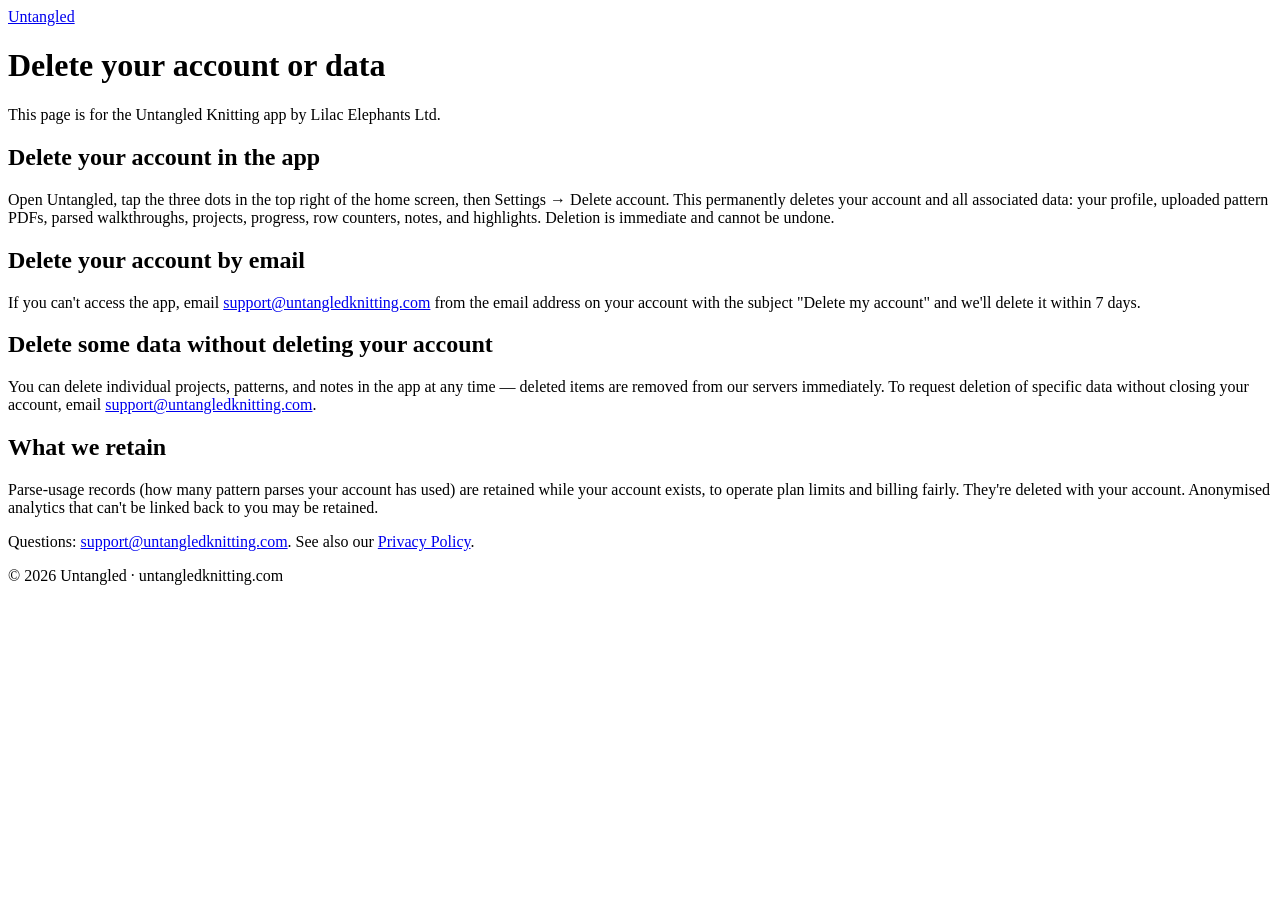
==== delete-account/index.html @ d365e3ce "fix delete account url" ====
<!DOCTYPE html>
<html lang="en">

<head>
  <meta charset="UTF-8">
  <meta name="viewport" content="width=device-width, initial-scale=1.0">
  <title>Delete Your Account - Untangled</title>
  <link rel="icon" type="image/png" href="assets/favicon.png">
  <link href="https://fonts.googleapis.com/css2?family=Fraunces:wght@400;500;600;700&family=DM+Sans:wght@300;400;500&display=swap" rel="stylesheet">
  <link rel="stylesheet" href="assets/styles.css">
</head>

<body>

  <nav>
    <a class="wordmark" href="/">Un<span>tangled</span></a>
  </nav>

  <div class="container">
    <h1>Delete your account or data</h1>

    <p>This page is for the Untangled Knitting app by Lilac Elephants Ltd.</p>

    <h2>Delete your account in the app</h2>

    <p>Open Untangled, tap the three dots in the top right of the home screen, then Settings &rarr; Delete account. This
      permanently deletes your account and all associated data: your profile, uploaded pattern PDFs, parsed
      walkthroughs, projects, progress, row counters, notes, and highlights. Deletion is immediate and cannot be
      undone.</p>

    <h2>Delete your account by email</h2>

    <p>If you can't access the app, email <a href="mailto:support@untangledknitting.com">support@untangledknitting.com</a>
      from the email address on your account with the subject "Delete my account" and we'll delete it within 7 days.</p>

    <h2>Delete some data without deleting your account</h2>

    <p>You can delete individual projects, patterns, and notes in the app at any time &mdash; deleted items are removed
      from our servers immediately. To request deletion of specific data without closing your account, email
      <a href="mailto:support@untangledknitting.com">support@untangledknitting.com</a>.</p>

    <h2>What we retain</h2>

    <p>Parse-usage records (how many pattern parses your account has used) are retained while your account exists, to
      operate plan limits and billing fairly. They're deleted with your account. Anonymised analytics that can't be
      linked back to you may be retained.</p>

    <p>Questions: <a href="mailto:support@untangledknitting.com">support@untangledknitting.com</a>. See also our
      <a href="/privacy-policy/">Privacy Policy</a>.</p>

  </div>

  <footer>© 2026 Untangled · untangledknitting.com</footer>

</body>

</html>
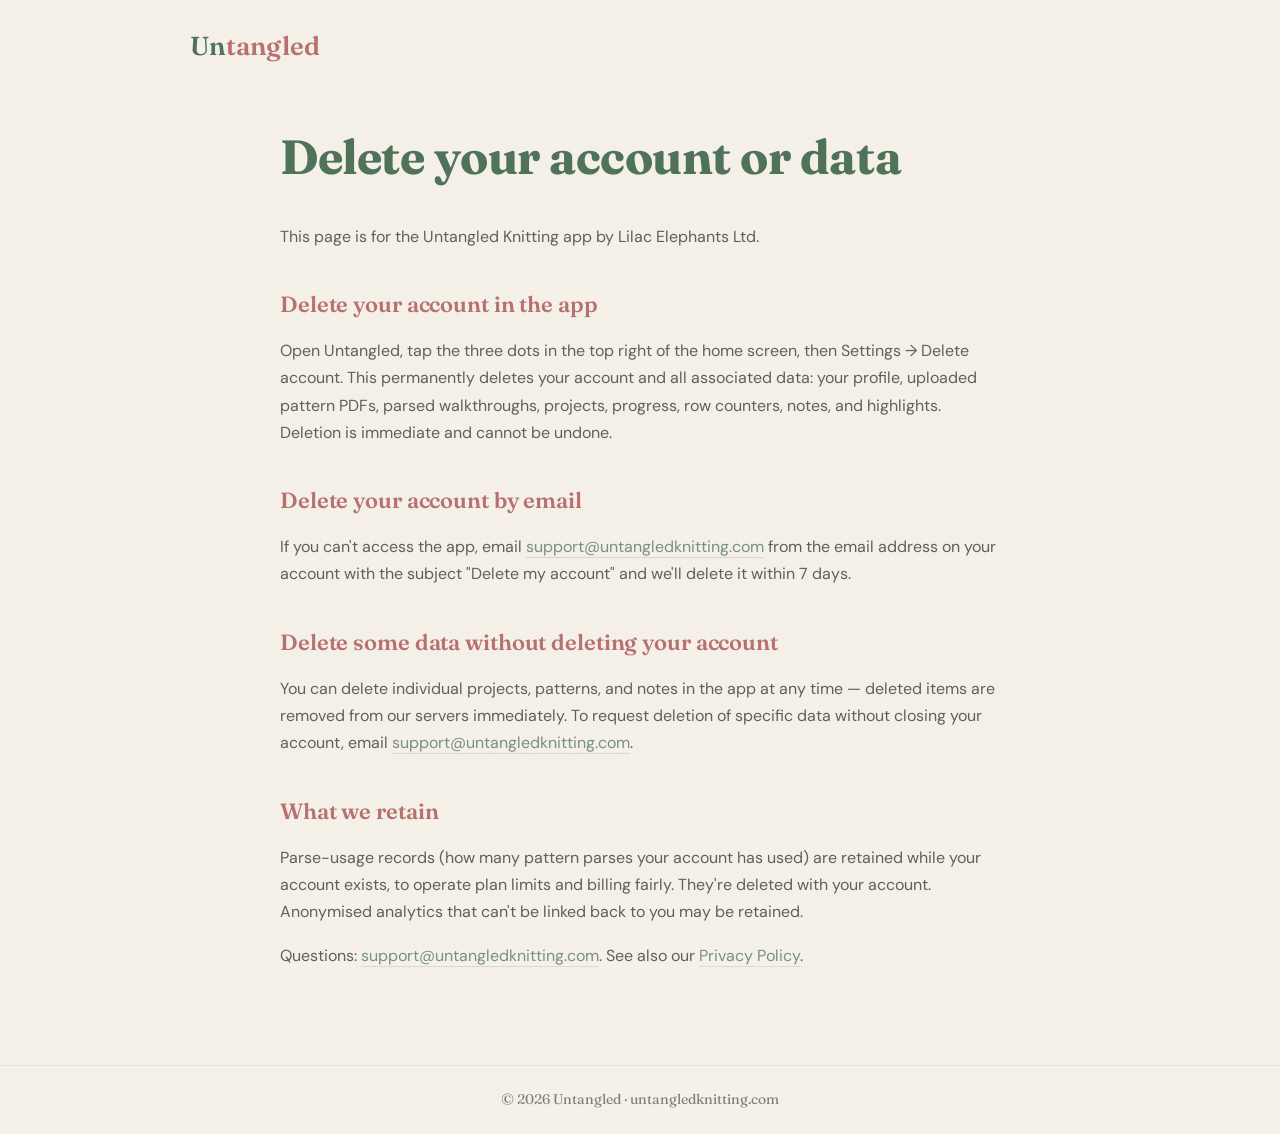
==== commit c58519dd: "move code" ====
--- a/delete-account/index.html
+++ b/delete-account/index.html
@@ -5,9 +5,9 @@
   <meta charset="UTF-8">
   <meta name="viewport" content="width=device-width, initial-scale=1.0">
   <title>Delete Your Account - Untangled</title>
-  <link rel="icon" type="image/png" href="assets/favicon.png">
+  <link rel="icon" type="image/png" href="../assets/favicon.png">
   <link href="https://fonts.googleapis.com/css2?family=Fraunces:wght@400;500;600;700&family=DM+Sans:wght@300;400;500&display=swap" rel="stylesheet">
-  <link rel="stylesheet" href="assets/styles.css">
+  <link rel="stylesheet" href="../assets/styles.css">
 </head>
 
 <body>
--- a/assets/styles.css
+++ b/assets/styles.css
@@ -0,0 +1,128 @@
+:root {
+  --background: #F5F1E8;
+  --surface: #FFFFFF;
+  --surface-muted: #D4CEC2;
+  --surface-soft: rgba(255,255,255,0.7);
+  --surface-strong: rgba(255,255,255,0.8);
+  --surface-overlay: rgba(255,255,255,0.08);
+  --primary: #4E7259;
+  --primary-muted: rgba(90,122,104,0.07);
+  --primary-muted-strong: rgba(90,122,104,0.15);
+  --primary-strong: rgba(90,122,104,0.9);
+  --primary-border: rgba(90,122,104,0.25);
+  --accent: #B87070;
+  --text-primary: #2E2F2C;
+  --text-muted: #6D6B67;
+  --border: #E8D5CA;
+  --text-muted-35: rgba(46,47,44,0.35);
+  --text-muted-20: rgba(46,47,44,0.2);
+  --text-muted-18: rgba(46,47,44,0.18);
+  --text-muted-10: rgba(46,47,44,0.1);
+}
+
+* { margin: 0; padding: 0; box-sizing: border-box; }
+html { scroll-behavior: smooth; }
+
+body {
+  background: var(--background);
+  color: var(--text-primary);
+  font-family: 'DM Sans', sans-serif;
+  -webkit-font-smoothing: antialiased;
+  line-height: 1.7;
+  overflow-x: hidden;
+}
+
+body::before {
+  content: '';
+  position: fixed; inset: 0; pointer-events: none; z-index: 500;
+  opacity: 0.4;
+  background-image: url("data:image/svg+xml,%3Csvg xmlns='http://www.w3.org/2000/svg' width='256' height='256'%3E%3Cfilter id='g'%3E%3CfeTurbulence type='fractalNoise' baseFrequency='0.8' numOctaves='4' stitchTiles='stitch'/%3E%3C/filter%3E%3Crect width='256' height='256' filter='url(%23g)' opacity='0.055'/%3E%3C/svg%3E");
+}
+
+nav {
+  padding: 24px 40px;
+  display: flex; align-items: center; justify-content: space-between;
+  max-width: 980px; margin: 0 auto;
+}
+
+.wordmark {
+  font-family: 'Fraunces', serif;
+  font-size: 26px; font-weight: 600;
+  color: var(--primary); letter-spacing: 0.01em;
+  text-decoration: none;
+}
+.wordmark span { color: var(--accent); }
+
+footer {
+  border-top: 1px solid var(--border);
+  padding: 22px 40px;
+  text-align: center;
+  font-family: 'Fraunces', serif;
+  font-size: 14px;
+  color: var(--text-primary);
+  opacity: 0.6;
+}
+
+.container {
+  max-width: 800px;
+  margin: 0 auto;
+  padding: 40px 40px 80px;
+}
+
+.container h1 {
+  font-family: 'Fraunces', serif;
+  font-size: clamp(36px, 5vw, 48px);
+  font-weight: 700;
+  line-height: 1.05;
+  letter-spacing: -0.01em;
+  color: var(--primary);
+  margin-bottom: 40px;
+}
+
+.container h2 {
+  font-family: 'Fraunces', serif;
+  font-size: 22px;
+  font-weight: 600;
+  color: var(--accent);
+  margin-top: 36px;
+  margin-bottom: 14px;
+  letter-spacing: -0.005em;
+}
+
+.container p {
+  font-size: 16px;
+  color: var(--text-primary);
+  opacity: 0.75;
+  margin-bottom: 16px;
+}
+
+.container ul {
+  margin-left: 20px;
+  margin-bottom: 16px;
+}
+
+.container li {
+  font-size: 16px;
+  color: var(--text-primary);
+  opacity: 0.75;
+  margin-bottom: 8px;
+}
+
+.container a {
+  color: var(--primary);
+  text-decoration: none;
+  border-bottom: 1px solid var(--primary-border);
+  transition: color 0.18s, border-color 0.18s;
+}
+
+.container a:hover {
+  color: var(--primary-strong);
+  border-color: var(--primary);
+}
+
+@media (max-width: 680px) {
+  nav { padding: 18px 24px; }
+  footer { padding: 18px 24px; }
+  .container { padding: 36px 24px 64px; }
+  .container h2 { font-size: 20px; }
+}
